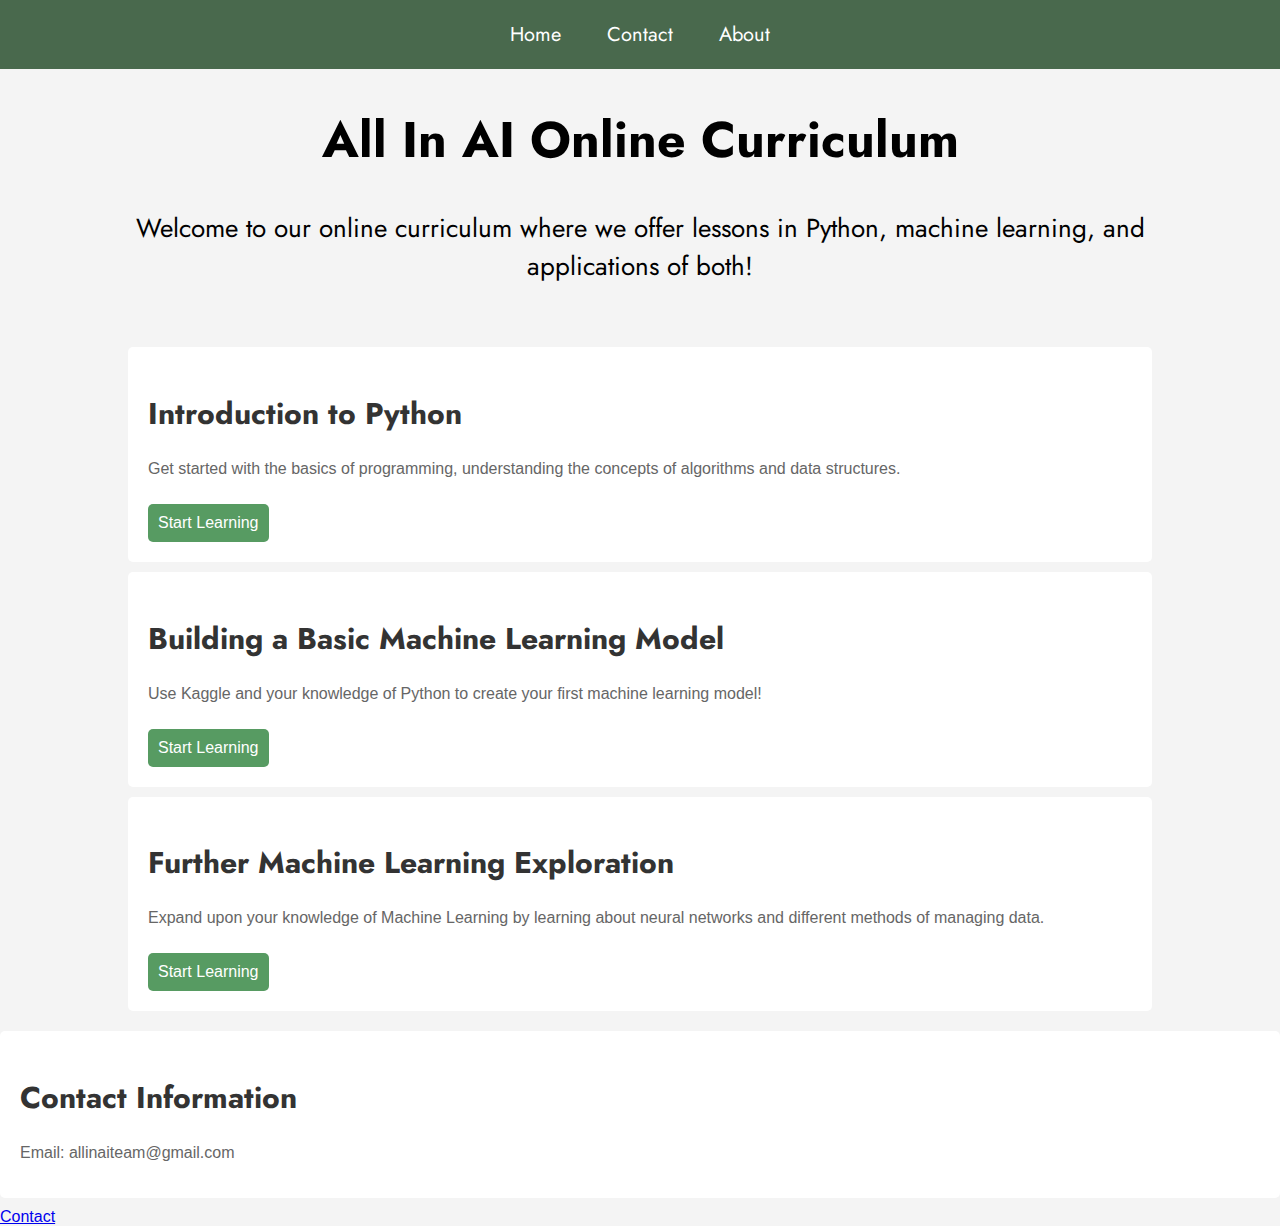
==== index.html @ c2b3a376 "Merge pull request #3 from bxiao7/maddie" ====
<!DOCTYPE html>
<html lang="en">
<head>
<meta charset="UTF-8">
<meta name="viewport" content="width=device-width, initial-scale=1.0">
<title>All In AI Online Coding Curriculum</title>
<link rel="stylesheet" href="https://fonts.googleapis.com/css2?family=Jost&display=swap">
<style>
  body {
    font-family: Arial, sans-serif;
    margin: 0;
    padding: 0;
    background-color: #f4f4f4;
  }

  /* good afternoon */

h1, h3 {
    text-align: center;
}
h1, h2, h3{
    font-family: 'Jost', sans-serif;
}
h1 {
  font-size: 50px;
}
h2 {
  font-size: 30px;
}
h3 {
  font-size: 26px;
  font-weight: normal;
}
  
  .navbar {
    background-color: #49694d;
    color: white;
    padding: 10px 0;
    text-align: center;
    font-family: 'Jost', sans-serif;
    font-size: 20px;
  }
  .navbar a {
    color: white;
    padding: 10px 20px;
    text-decoration: none;
    display: inline-block;
  }
  .navbar a:hover {
    background-color: #ddd;
    color: black;
  }
  .container {
    width: 80%;
    margin: 20px auto;
  }
  .module {
    background-color: white;
    padding: 20px;
    margin-bottom: 10px;
    border-radius: 5px;
  }
  .module h2 {
    color: #333;
  }
  .module p {
    color: #666;
  }
   .module a {
    display: inline-block;
    padding: 10px;
    background-color: rgb(87, 155, 98);
    color: white;
    border-radius: 5px;
    text-decoration: none;
    margin-top: 10px;
  }
  .module a:hover {
    background-color: rgb(87, 155, 98);
  }
</style>
</head>
<body>

<div class="navbar">
  <a href="#home">Home</a>
  <a href="#contact">Contact</a>
  <a href="https://www.all-in-ai.org/">About</a>
</div>

<div class="container">
  <h1>All In AI Online Curriculum</h1>
  <h3>Welcome to our online curriculum where we offer lessons in Python, machine learning, and applications of both!</h3>
  <br>
  <br>
  <!-- Module 1 -->
  <div class="module">
    <h2>Introduction to Python</h2>
    <p>Get started with the basics of programming, understanding the concepts of algorithms and data structures.</p>
    <a href="#">Start Learning</a>
  </div>

  <!-- Module 2 -->
  <div class="module">
    <h2>Building a Basic Machine Learning Model</h2>
    <p>Use Kaggle and your knowledge of Python to create your first machine learning model!</p>
    <a href="#">Start Learning</a>
  </div>

  <!-- Module 3 -->
  <div class="module">
    <h2>Further Machine Learning Exploration</h2>
    <p>Expand upon your knowledge of Machine Learning by learning about neural networks and different methods of managing data.</p>
    <a href="#">Start Learning</a>
  </div>

  <!-- More modules can be added here -->

</div>

  <div class="module" id="contact">
    <h2>Contact Information</h2>
    <p>Email: allinaiteam@gmail.com</p>
  </div>

  <a href="#contact">Contact</a>
  
</div>

</body>
</html>
<!--TEST COMMENT - brian-->
<!--second pull request-->

<script src="script.js"></script>
</body>
</html>
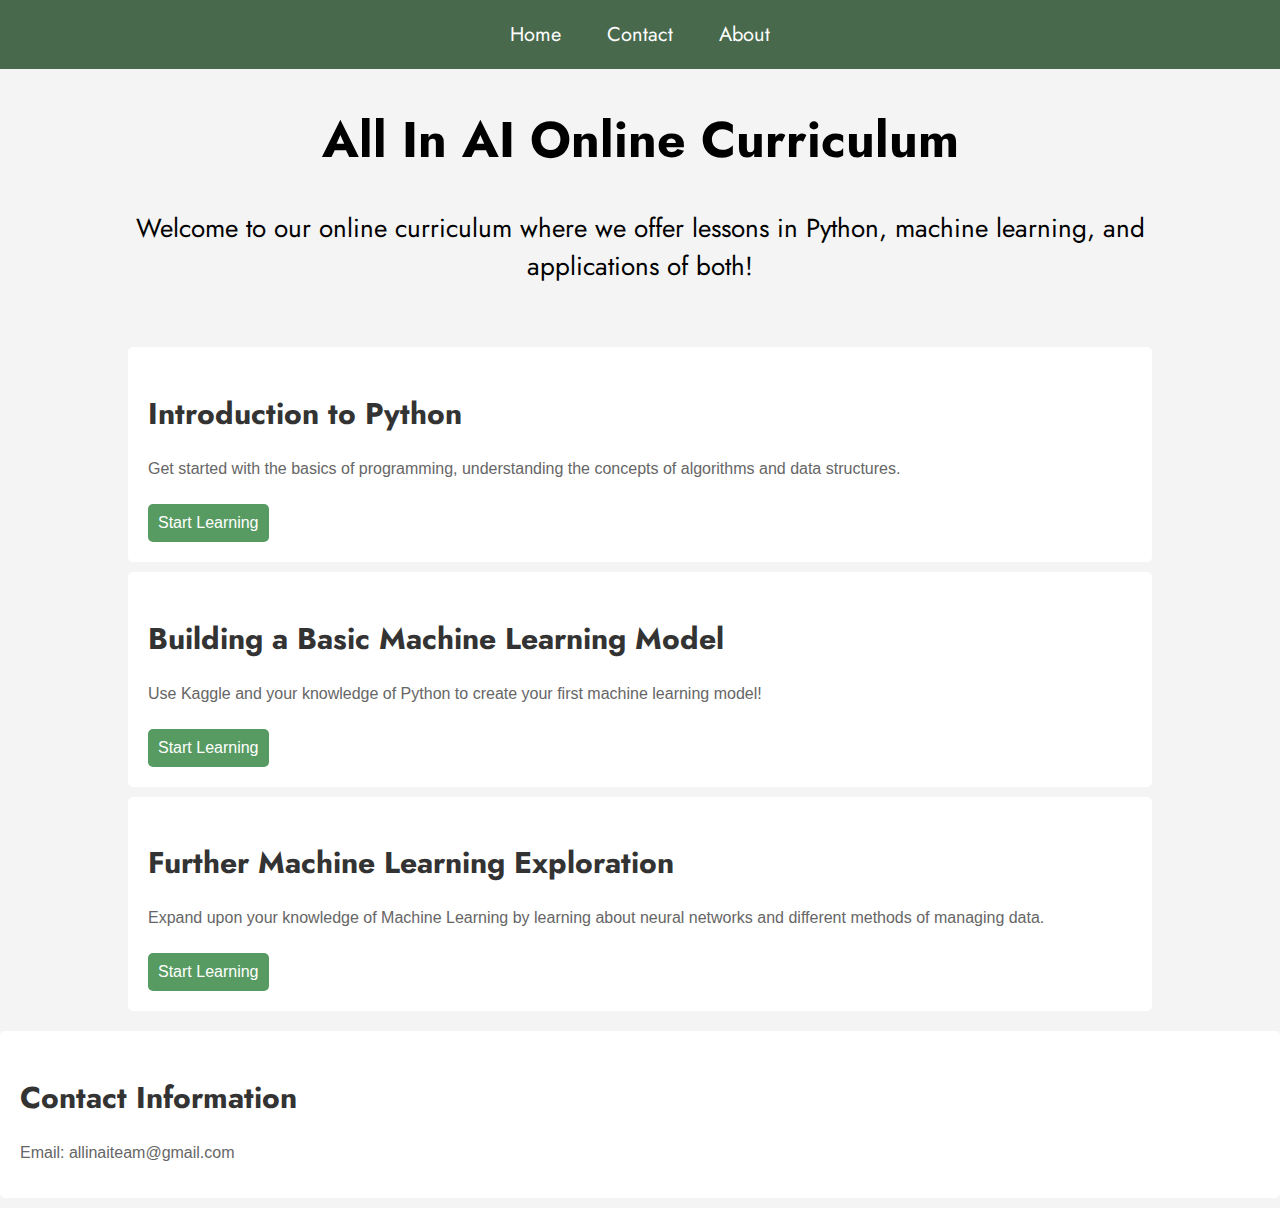
==== commit dfdf5078: "Update index.html" ====
--- a/index.html
+++ b/index.html
@@ -12,8 +12,6 @@
     padding: 0;
     background-color: #f4f4f4;
   }
-
-  /* good afternoon */
 
 h1, h3 {
     text-align: center;
@@ -123,14 +121,11 @@
     <p>Email: allinaiteam@gmail.com</p>
   </div>
 
-  <a href="#contact">Contact</a>
   
 </div>
 
 </body>
 </html>
-<!--TEST COMMENT - brian-->
-<!--second pull request-->
 
 <script src="script.js"></script>
 </body>
